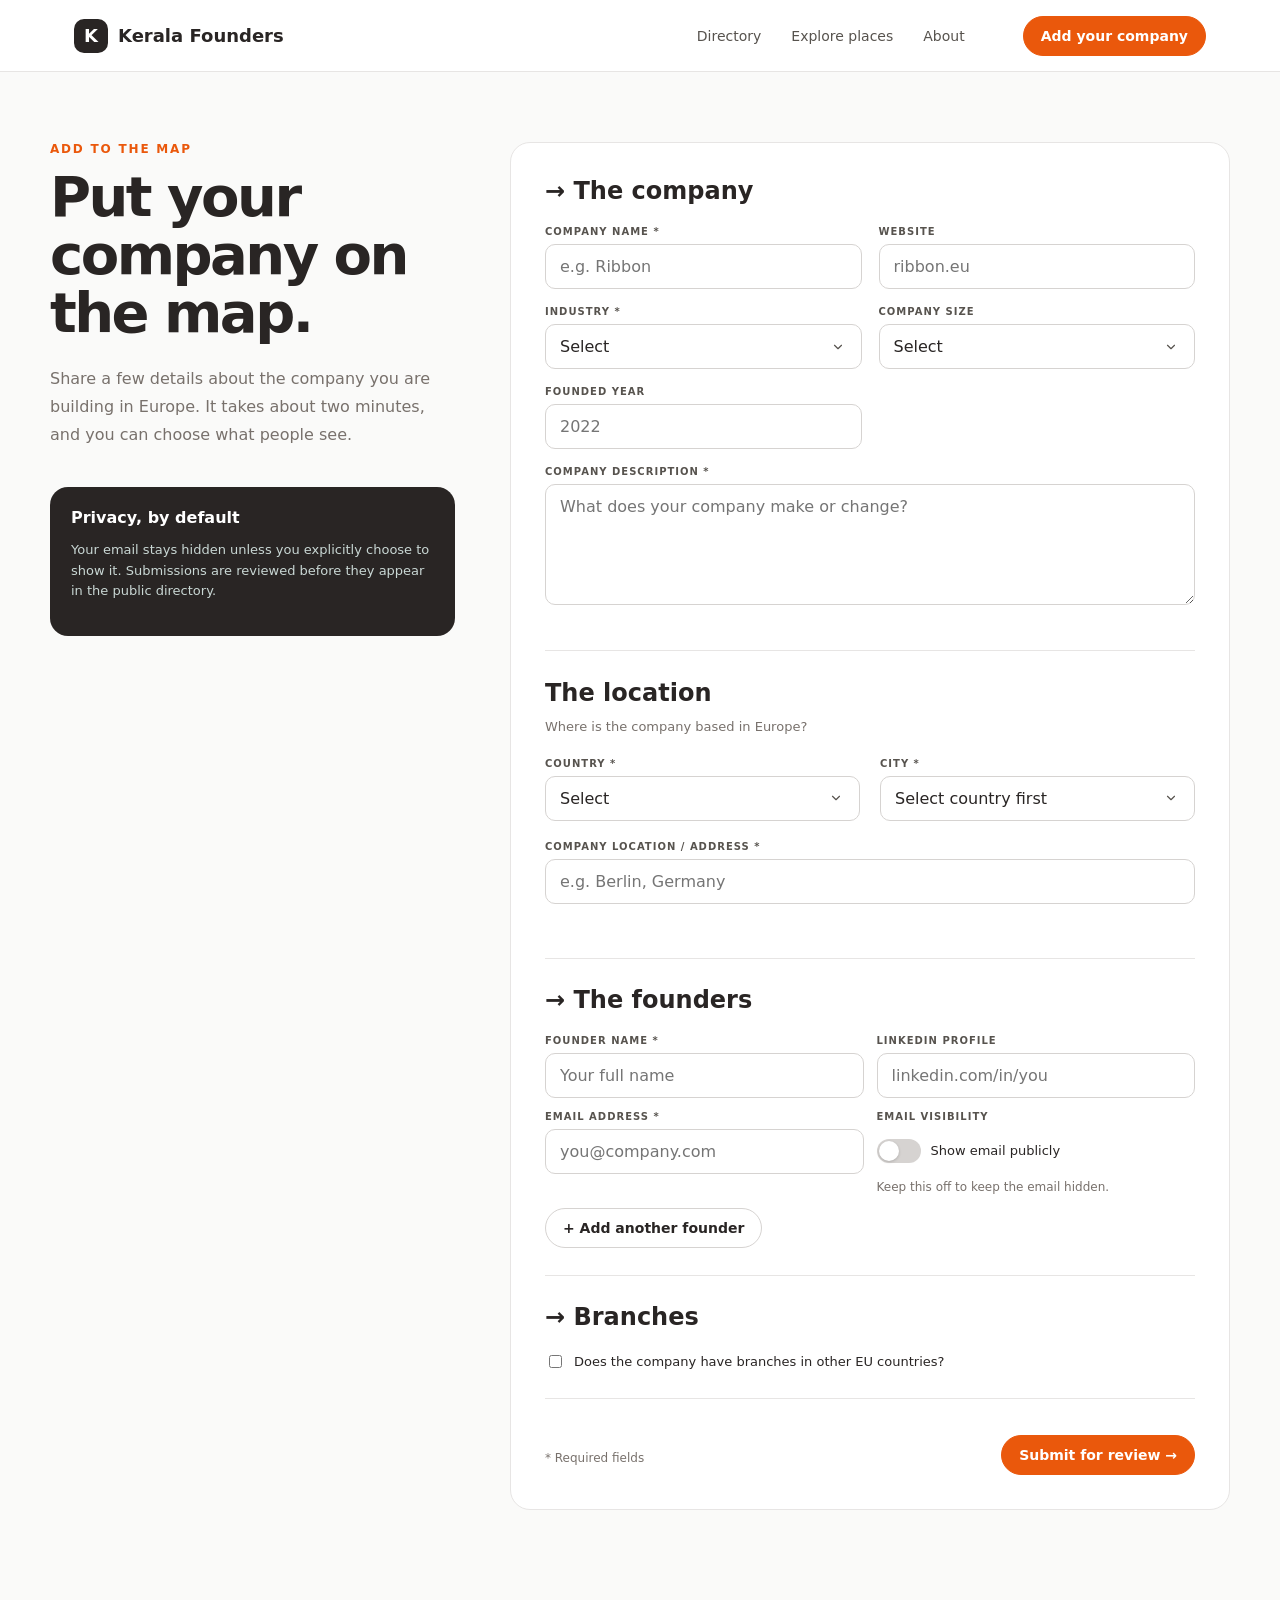
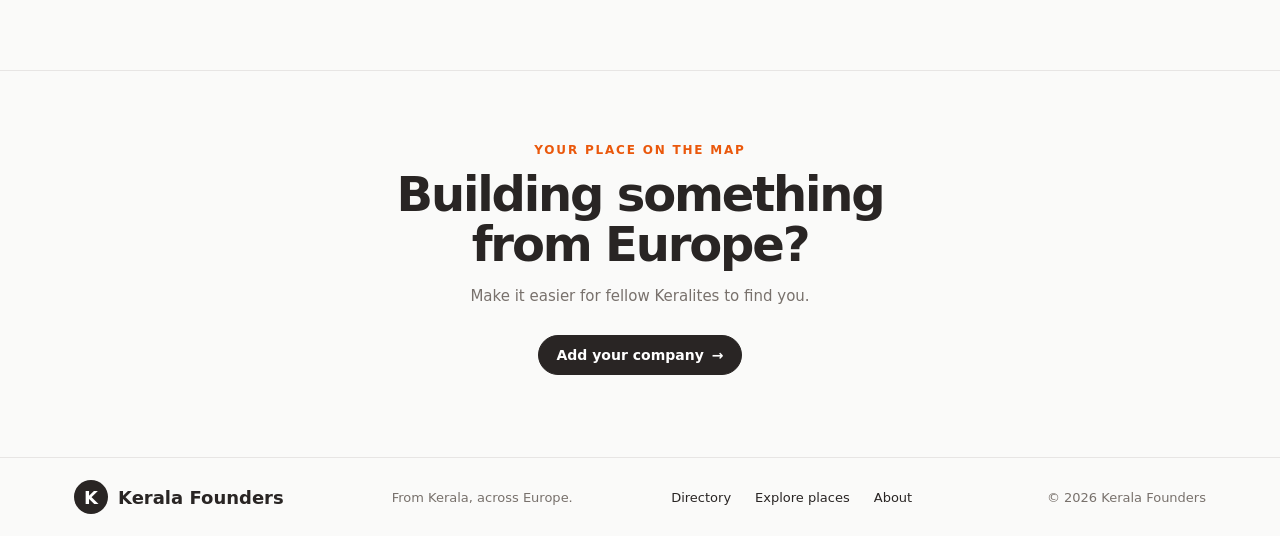
==== public/add-company.html @ 65610c91 "Initial commit: Kerala Founders PHP/MySQL site" ====
<!doctype html>
<html lang="en"><head><meta charset="utf-8"><meta name="viewport" content="width=device-width,initial-scale=1">
<title>Add your company — Kerala Founders</title><meta name="description" content="Keralite founders and companies building across the European Union.">
<link rel="stylesheet" href="assets/style.css"><script src="assets/data.php"></script><script src="assets/app.js"></script></head>
<body><header class="topbar"><div class="wrap nav">
<a class="brand" href="index.html"><span class="brand-mark">K</span>Kerala Founders</a>
<nav class="navlinks"><a href="founders.html">Directory</a><a href="countries.html">Explore places</a><a href="about.html">About</a></nav>
<div class="navright"><a class="pill" href="add-company.html">Add your company</a></div>
</div></header><main>
<section class="wrap form-layout"><div class="form-intro"><div class="eyebrow">Add to the map</div><h1>Put your company on the map.</h1><p class="muted" style="font-size:16px">Share a few details about the company you are building in Europe. It takes about two minutes, and you can choose what people see.</p><div class="privacy-card"><strong>Privacy, by default</strong><p style="color:#c9d7d4;font-size:13px;line-height:1.6">Your email stays hidden unless you explicitly choose to show it. Submissions are reviewed before they appear in the public directory.</p></div></div>
<form id="companyForm" class="form-card"><div id="formMessage"></div>
<div class="form-section"><h2>→ The company</h2><div class="form-grid"><div><label class="label">Company name *</label><input class="field" name="company" required placeholder="e.g. Ribbon"></div><div><label class="label">Website</label><input class="field" name="website" placeholder="ribbon.eu"></div><div><label class="label">Industry *</label><select class="select" name="industry" required><option value="">Select</option></select></div><div><label class="label">Company size</label><select class="select" name="size"><option value="">Select</option></select></div><div><label class="label">Founded year</label><input class="field" name="founded" type="number" min="1800" max="2026" placeholder="2022"></div>
<div style="grid-column:1/-1"><label class="label">Company description *</label><textarea class="textarea" name="description" rows="5" required placeholder="What does your company make or change?"></textarea></div><div class="form-section location-section">
  <h2>The location</h2>
  <p class="location-intro">Where is the company based in Europe?</p>
  <div class="form-grid">
    <div><label class="label">Country *</label><select id="country" class="select" name="country" required><option value="">Select</option></select></div>
    <div><label class="label">City *</label><select id="city" class="select" name="city" required><option value="">Select country first</option></select></div>
    <div style="grid-column:1/-1" class="address-field"><label class="label">Company location / address *</label><input class="field" name="location" required placeholder="e.g. Berlin, Germany"></div>
  </div>
</div>
</div></div>
<div class="form-section"><h2>→ The founders</h2><div id="founders"><div class="founder-extra" style="background:transparent;padding:0"><div><label class="label">Founder name *</label><input class="field" name="founderName[]" required placeholder="Your full name"></div><div><label class="label">LinkedIn profile</label><input class="field" name="founderLinkedin[]" placeholder="linkedin.com/in/you"></div><div><label class="label">Email address *</label><input class="field" type="email" name="founderEmail[]" required placeholder="you@company.com"></div><div>
  <label class="label">Email visibility</label>
  <label class="email-switch">
    <input type="checkbox" name="founderShow[]" value="yes">
    <span class="email-switch-track"><span class="email-switch-thumb"></span></span>
    <span class="email-switch-text">Show email publicly</span>
  </label>
  <div class="email-switch-note">Keep this off to keep the email hidden.</div>
</div></div></div><button type="button" id="addFounder" class="pill light" style="margin-top:14px">+ Add another founder</button></div>
<div class="form-section"><h2>→ Branches</h2><label class="checkrow"><input id="hasBranches" type="checkbox"> Does the company have branches in other EU countries?</label><div id="branchWrap" class="chips" style="margin-top:15px;display:none"></div></div>
<div class="form-submit"><span class="hint">* Required fields</span><button class="pill coral" type="submit">Submit for review →</button></div></form></section>
<script>
const form=document.getElementById('companyForm'),country=document.getElementById('country'),city=document.getElementById('city'),industry=form.elements.industry,size=form.elements.size;
function fillSelect(el,arr){el.innerHTML='<option value="">Select</option>'+arr.map(x=>`<option>${KFUI.esc(x)}</option>`).join('')}
fillSelect(industry,KF.industries);fillSelect(size,KF.sizes);fillSelect(country,Object.keys(KF.countries));
country.onchange=()=>fillSelect(city,KF.countries[country.value]||[]);
document.getElementById('addFounder').onclick=()=>{const n=document.createElement('div');n.className='founder-extra additional-founder';n.innerHTML=`<button type="button" class="remove-founder" aria-label="Remove founder" title="Remove founder">×</button><div><label class="label">Founder name</label><input class="field" name="founderName[]" placeholder="Full name"></div><div><label class="label">LinkedIn profile</label><input class="field" name="founderLinkedin[]" placeholder="linkedin.com/in/you"></div><div><label class="label">Email address</label><input class="field" type="email" name="founderEmail[]" placeholder="email@company.com"></div><div>
  <label class="label">Email visibility</label>
  <label class="email-switch">
    <input type="checkbox" name="founderShow[]" value="yes">
    <span class="email-switch-track"><span class="email-switch-thumb"></span></span>
    <span class="email-switch-text">Show email publicly</span>
  </label>
  <div class="email-switch-note">Keep this off to keep the email hidden.</div>
</div>`;n.querySelector('.remove-founder').onclick=()=>n.remove();document.getElementById('founders').appendChild(n)};
const branchWrap=document.getElementById('branchWrap');branchWrap.innerHTML=Object.keys(KF.countries).map(x=>`<label class="checkrow"><input type="checkbox" value="${KFUI.esc(x)}"> ${KFUI.esc(x)}</label>`).join('');document.getElementById('hasBranches').onchange=e=>branchWrap.style.display=e.target.checked?'flex':'none';
form.onsubmit=async e=>{e.preventDefault();const fd=new FormData(form),names=[...fd.getAll('founderName[]')],emails=[...fd.getAll('founderEmail[]')],lins=[...fd.getAll('founderLinkedin[]')],shows=[...fd.getAll('founderShow[]')];const branches=[...branchWrap.querySelectorAll('input:checked')].map(x=>x.value);const item={company:fd.get('company'),website:fd.get('website'),industry:fd.get('industry'),size:fd.get('size'),founded:Number(fd.get('founded'))||null,country:fd.get('country'),city:fd.get('city'),location:fd.get('location'),description:fd.get('description'),founders:names.map((n,i)=>({name:n,email:emails[i],linkedin:lins[i],showEmail:shows[i]==='yes'})),branches};const msg=document.getElementById('formMessage');const submitBtn=form.querySelector('button[type="submit"]');submitBtn.disabled=true;try{const res=await fetch('api/submit-company.php',{method:'POST',headers:{'Content-Type':'application/json'},body:JSON.stringify(item)});const data=await res.json();if(!res.ok)throw new Error(data.error||'Submission failed');msg.innerHTML='<div class="notice">Thanks! Your company was submitted for review.</div>';form.reset();city.innerHTML='<option value="">Select country first</option>';branchWrap.style.display='none';}catch(err){msg.innerHTML=`<div class="notice">${KFUI.esc(err.message)}</div>`;}finally{submitBtn.disabled=false;}};
</script></main><footer>
  <div class="footer-cta">
    <div class="eyebrow">Your place on the map</div>
    <h2>Building something<br>from Europe?</h2>
    <p>Make it easier for fellow Keralites to find you.</p>
    <a class="pill" href="add-company.html">Add your company <span aria-hidden="true">→</span></a>
  </div>
  <div class="footer-bottom">
    <div class="wrap footer-inner">
      <a class="footer-brand" href="index.html"><span class="footer-brand-mark">K</span>Kerala Founders</a>
      <div class="footer-tagline">From Kerala, across Europe.</div>
      <nav class="footer-links">
        <a href="founders.html">Directory</a>
        <a href="countries.html">Explore places</a>
        <a href="about.html">About</a>
      </nav>
      <div class="footer-copy">© 2026 Kerala Founders</div>
    </div>
  </div>
</footer></body></html>
---- public/assets/style.css ----
:root{
  --ink:#292524;--ink2:#1c1917;--accent:#ea580c;--accent2:#c2410c;
  --cream:#fafaf9;--paper:#fff;--soft:#f5f5f4;--line:#e7e5e4;--muted:#78716c;
}
*{box-sizing:border-box}
html{scroll-behavior:smooth}
body{margin:0;background:var(--cream);color:var(--ink);font-family:Inter,ui-sans-serif,system-ui,-apple-system,BlinkMacSystemFont,"Segoe UI",sans-serif}
a{color:inherit;text-decoration:none}
button,input,select,textarea{font:inherit}
button{cursor:pointer}
.wrap{max-width:1180px;margin:auto;padding:0 24px}
.topbar{height:72px;border-bottom:1px solid var(--line);display:flex;align-items:center;background:#fff;position:sticky;top:0;z-index:20}
.nav{display:flex;align-items:center;justify-content:space-between;gap:30px}
.brand{display:flex;align-items:center;gap:10px;font-weight:700;font-size:18px}
.brand-mark{width:34px;height:34px;border-radius:10px;background:var(--ink);color:#fff;display:grid;place-items:center;font-weight:700}
.navlinks{display:flex;gap:30px;font-size:14px;color:#57534e}
.navlinks a:hover{color:var(--ink)}
.navright{display:flex;align-items:center;gap:18px;font-size:14px;font-weight:600}
.pill{display:inline-flex;align-items:center;justify-content:center;gap:8px;padding:11px 17px;border-radius:999px;background:var(--accent);color:#fff;border:1px solid var(--accent);font-size:14px;font-weight:700}
.pill:hover{background:var(--accent2)}
.pill.light{background:#fff;color:var(--ink);border-color:#d6d3d1}
.pill.light:hover{background:var(--soft)}
.pill.dark{background:var(--ink);border-color:var(--ink)}
.eyebrow{font-size:12px;letter-spacing:.15em;text-transform:uppercase;color:var(--accent);font-weight:700}
.muted{color:var(--muted);line-height:1.75}
.hero{background:#fff}
.hero-inner{min-height:570px;display:grid;grid-template-columns:1.2fr .8fr;align-items:center;gap:50px;padding-top:60px;padding-bottom:65px}
.tag{display:inline-flex;align-items:center;gap:8px;border:1px solid #d6d3d1;border-radius:999px;padding:7px 12px;font-size:12px;font-weight:600;margin-bottom:25px;background:#fff}
.tag:before{content:"";width:6px;height:6px;background:var(--accent);border-radius:50%}
.hero h1{font-size:72px;line-height:1.03;letter-spacing:-.055em;margin:0;max-width:700px;font-weight:700}
.hero h1 span{color:#78716c}
.hero-copy{font-size:18px;line-height:1.75;color:#57534e;max-width:650px;margin:26px 0 32px}
.hero-actions{display:flex;gap:10px;flex-wrap:wrap}
.orbit{height:390px;position:relative}
.orbit .ring{position:absolute;border:1px solid #d6d3d1;border-radius:50%;left:50%;top:50%;transform:translate(-50%,-50%)}
.ring.r1{width:210px;height:210px}.ring.r2{width:300px;height:300px}.ring.r3{width:370px;height:370px}
.dot{position:absolute;width:12px;height:12px;background:var(--ink);border-radius:50%}
.dot.coral{background:var(--accent)}
.d1{left:47%;top:44%}.d2{left:70%;top:27%}.d3{left:29%;top:31%}.d4{left:65%;top:71%}
.orbit-card{position:absolute;right:1%;bottom:2%;background:var(--ink);color:#fff;border-radius:18px;padding:17px 20px;width:185px}
.orbit-card small{font-size:9px;letter-spacing:.14em;text-transform:uppercase;color:#a8a29e}
.orbit-card strong{display:block;font-size:18px;line-height:1.3;margin-top:7px}
.stats{background:#fff;border-top:1px solid var(--line);border-bottom:1px solid var(--line)}
.stats-grid{display:grid;grid-template-columns:repeat(4,1fr)}
.stat{padding:26px 18px;border-right:1px solid var(--line)}.stat:first-child{border-left:1px solid var(--line)}.stat:last-child{border-right:1px solid var(--line)}
.stat strong{display:block;font-size:29px}.stat span{display:block;margin-top:4px;font-size:12px;color:var(--muted)}
.section{padding:80px 0}.section-head{display:flex;justify-content:space-between;align-items:end;gap:25px}
.section h2{font-size:38px;line-height:1.12;margin:9px 0;font-weight:700;letter-spacing:-.035em}
.section-intro{max-width:650px;font-size:16px}
.cards{display:grid;grid-template-columns:repeat(3,1fr);gap:20px;margin-top:34px}
.company-card{background:#fff;border:1px solid var(--line);border-radius:18px;padding:22px;transition:.15s;display:block}
.company-card:hover{transform:translateY(-2px);border-color:#c7c4c1;box-shadow:0 10px 25px rgba(28,25,23,.06)}
.company-top{display:flex;justify-content:space-between;align-items:start;gap:10px}
.logo{width:48px;height:48px;border-radius:12px;background:#f5f5f4;display:grid;place-items:center;font-weight:800}
.badge{display:inline-flex;border-radius:999px;padding:5px 9px;font-size:10px;font-weight:800}
.verified{background:#ecfdf3;color:#166534}.neutral{background:#f5f5f4;color:#57534e}
.company-card h3{font-size:21px;margin:18px 0 5px;letter-spacing:-.02em}.meta{font-size:13px;color:var(--muted)}
.chips{display:flex;flex-wrap:wrap;gap:7px;margin-top:15px}.chip{background:#f5f5f4;border-radius:999px;padding:6px 9px;font-size:11px}
.arrow{color:var(--accent);font-weight:700;font-size:13px;margin-top:18px;display:inline-block}
.map-panel{border:1px solid var(--line);border-radius:22px;background:#fff;overflow:hidden}
.map-art{min-height:390px;background:#f5f5f4;position:relative;overflow:hidden}
.map-art:before{content:"";position:absolute;inset:12% 8%;border-radius:45% 55% 48% 52%;background:#e7e5e4;transform:rotate(-5deg)}
.map-label{position:absolute;font-size:13px;font-weight:700;color:#57534e}
.map-label.de{left:43%;top:40%}.map-label.nl{left:55%;top:34%}.map-label.fr{left:42%;top:58%}.map-label.it{left:58%;top:70%}
.map-pin{position:absolute;width:13px;height:13px;background:var(--accent);border-radius:50%;box-shadow:0 0 0 8px rgba(234,88,12,.10)}
.pin1{left:48%;top:42%}.pin2{left:57%;top:35%}.pin3{left:48%;top:60%}.pin4{left:61%;top:71%}
.cta{background:var(--accent);color:#fff;border-radius:22px;overflow:hidden;display:grid;grid-template-columns:1fr 1fr}
.cta-copy{padding:52px}.cta h2{font-size:38px;margin:9px 0}.cta-map{min-height:320px}.cta-map iframe{width:100%;height:100%;min-height:320px;border:0}
.page-head{padding:70px 0 30px}.page-head h1{font-size:54px;margin:10px 0;letter-spacing:-.045em}.toolbar{display:grid;grid-template-columns:2fr repeat(4,1fr);gap:9px;margin-top:30px}
.field,.select,.textarea{width:100%;padding:12px 14px 12px 14px;border:1px solid #d6d3d1;background:#fff;border-radius:10px;color:var(--ink);outline:none}
.field:focus,.select:focus,.textarea:focus{border-color:#a8a29e;box-shadow:0 0 0 3px rgba(168,162,158,.12)}
.select{appearance:auto;padding-right:40px}
.toolbar-actions{display:flex;gap:10px;margin-top:10px;align-items:center;flex-wrap:wrap}
.directory-tools{display:flex;justify-content:space-between;align-items:center;margin:18px 0 10px}
.toggle{display:flex;background:#f5f5f4;border-radius:10px;padding:3px}.toggle button{border:0;background:transparent;padding:8px 12px;border-radius:8px;color:#57534e}.toggle button.active{background:var(--ink);color:#fff}
.list-view{display:block}.list-view .company-card{display:grid;grid-template-columns:60px 1fr auto;align-items:center;gap:18px;padding:17px 20px}.list-view .company-card h3{margin:0}.list-view .description{display:none}.list-view .chips{margin:0}.list-view .arrow{margin:0}
.form-layout{display:grid;grid-template-columns:.72fr 1.28fr;gap:55px;padding:70px 0}
.form-intro h1{font-size:56px;line-height:1.04;margin:12px 0 22px;letter-spacing:-.045em}
.privacy-card{background:var(--ink);color:#fff;border-radius:18px;padding:21px;margin-top:38px}.form-card{background:#fff;border:1px solid var(--line);border-radius:20px;padding:34px}
.form-section{padding:0 0 27px;border-bottom:1px solid var(--line);margin-bottom:27px}.form-section:last-child{border-bottom:0;margin-bottom:0}
.form-section h2{font-size:24px;margin:0 0 21px}.form-grid{display:grid;grid-template-columns:1fr 1fr;gap:17px}
.label{font-size:10px;letter-spacing:.1em;text-transform:uppercase;font-weight:800;color:#57534e;margin-bottom:7px;display:block}
.hint{font-size:12px;color:#78716c;margin-top:7px;line-height:1.5}
.founder-extra{display:grid;grid-template-columns:1fr 1fr;gap:13px;padding:15px;background:#f5f5f4;border-radius:13px;margin-top:12px}
.checkrow{display:flex;align-items:center;gap:9px;font-size:13px}.form-submit{display:flex;justify-content:space-between;align-items:center;gap:15px;padding-top:9px}
.profile{padding:70px 0}.profile-head{display:flex;gap:20px;align-items:center}.profile-logo{width:72px;height:72px;border-radius:17px;background:#f5f5f4;display:grid;place-items:center;font-size:20px;font-weight:800}
.profile h1{font-size:48px;margin:3px 0;letter-spacing:-.04em}.profile-grid{display:grid;grid-template-columns:1.25fr .75fr;gap:30px;margin-top:38px}
.panel{background:#fff;border:1px solid var(--line);border-radius:18px;padding:25px}.panel h2{font-size:23px;margin:0 0 15px}.founder-row{padding:14px 0;border-top:1px solid var(--line)}
.map-frame{width:100%;height:320px;border:0;border-radius:12px}.info-list{display:grid;gap:20px}.info-list small{display:block;color:#78716c;text-transform:uppercase;letter-spacing:.08em;font-size:10px;font-weight:800}.info-list strong{display:block;margin-top:5px}
.country-grid{display:grid;grid-template-columns:repeat(3,1fr);gap:14px;margin-top:32px}.country-card{background:#fff;border:1px solid var(--line);padding:21px;border-radius:15px}.country-card:hover{border-color:#a8a29e}.country-card strong{font-size:20px}.country-card small{display:block;margin-top:7px;color:var(--muted)}
.notice{padding:13px 15px;background:#ecfdf3;border-radius:10px;color:#166534;font-size:13px;margin-bottom:18px}.error{padding:13px 15px;background:#fff1ed;border-radius:10px;color:#9a3412;font-size:13px;margin-bottom:18px}
footer{
  margin-top:90px;
  background:var(--cream);
  color:var(--ink);
  padding:0;
  border-top:1px solid var(--line);
}
.footer-cta{
  text-align:center;
  padding:72px 24px 82px;
  border-bottom:1px solid var(--line);
}
.footer-cta .eyebrow{color:var(--accent)}
.footer-cta h2{
  font-family:Inter,ui-sans-serif,system-ui,-apple-system,BlinkMacSystemFont,"Segoe UI",sans-serif;
  font-size:48px;
  line-height:1.05;
  letter-spacing:-.045em;
  max-width:620px;
  margin:12px auto 14px;
  color:var(--ink);
}
.footer-cta p{
  margin:0 auto;
  color:var(--muted);
  font-size:15px;
  line-height:1.7;
}
.footer-cta .pill{
  margin-top:26px;
  background:var(--ink);
  border-color:var(--ink);
  color:#fff;
}
.footer-cta .pill:hover{background:#3b3937;border-color:#3b3937}
.footer-bottom{padding:22px 0}
.footer-inner{
  display:grid;
  grid-template-columns:1.15fr 1fr 1fr 1fr;
  align-items:center;
  gap:24px;
  font-size:13px;
}
.footer-brand{
  display:flex;
  align-items:center;
  gap:10px;
  font-family:Inter,ui-sans-serif,system-ui,-apple-system,BlinkMacSystemFont,"Segoe UI",sans-serif;
  font-size:18px;
  font-weight:700;
}
.footer-brand-mark{
  width:34px;height:34px;border-radius:50%;
  background:var(--ink);color:#fff;
  display:grid;place-items:center;
  font-weight:700;
}
.footer-tagline{color:var(--muted)}
.footer-links{display:flex;gap:24px;justify-content:flex-start}
.footer-links a{color:var(--ink)}
.footer-links a:hover{color:var(--accent)}
.footer-copy{color:var(--muted);text-align:right}
@media(max-width:600px){
  .footer-cta{padding:65px 18px 75px}
  .footer-cta h2{font-size:42px}
  .footer-inner{grid-template-columns:1fr;gap:15px}
  .footer-links{gap:16px;flex-wrap:wrap}
  .footer-copy{text-align:left}
}
@media(max-width:900px){.hero-inner,.cta,.form-layout,.profile-grid{grid-template-columns:1fr}.hero{padding:50px 0}.hero h1{font-size:58px}.orbit{height:300px}.cards{grid-template-columns:1fr 1fr}.toolbar{grid-template-columns:1fr 1fr}.toolbar .search{grid-column:1/-1}.country-grid{grid-template-columns:1fr 1fr}}
@media(max-width:600px){.wrap{padding:0 18px}.topbar{height:66px}.navlinks{display:none}.navright .admin{display:none}.hero h1{font-size:44px}.hero-inner{min-height:auto}.stats-grid{grid-template-columns:1fr 1fr}.stat{border-bottom:1px solid var(--line)}.cards,.country-grid,.form-grid{grid-template-columns:1fr}.section{padding:60px 0}.section h2,.page-head h1{font-size:39px}.toolbar{grid-template-columns:1fr}.list-view .company-card{grid-template-columns:50px 1fr}.list-view .chips{grid-column:2}.list-view .arrow{display:none}.form-layout{padding:45px 0}.form-intro h1{font-size:43px}.form-card{padding:22px}.footer-inner{flex-direction:column}.cta-copy{padding:34px}.profile h1{font-size:39px}}

/* V5 navigation + directory refinements */
.navlinks{margin-left:auto}
.navright{margin-left:0}
.select{padding-right:56px}
.list-view .company-card{
  grid-template-columns:48px minmax(220px,1fr) auto;
  min-height:76px;
  padding:12px 16px;
  border-radius:12px;
}
.list-view .company-card h3{font-size:17px}
.list-view .company-card .company-top{display:contents}
.list-view .company-card .logo{grid-column:1;grid-row:1}
.list-view .company-card .badge{position:absolute;right:16px;top:10px}
.list-view .company-card .chips{grid-column:3;grid-row:1;justify-content:flex-end}
.list-view .company-card .description{display:none}
.list-view .company-card .arrow{display:none}
.directory-bottom-space{height:80px}
.ecosystem-map{
  position:relative;
  min-height:480px;
  background:#f0efeb;
  overflow:hidden;
  border:1px solid var(--line);
  border-radius:22px;
}
.ecosystem-map:before{
  content:"";
  position:absolute;
  width:72%;
  height:82%;
  left:14%;
  top:8%;
  background:#deddd8;
  border-radius:48% 42% 50% 45%;
  transform:rotate(-6deg);
  opacity:.9;
}
.ecosystem-map:after{
  content:"";
  position:absolute;
  width:45%;
  height:42%;
  left:28%;
  top:34%;
  border:1px solid #c8c6c0;
  border-radius:50%;
}
.eu-label{
  position:absolute;
  color:#78716c;
  font-size:12px;
  font-weight:700;
  z-index:2;
}
.eu-pin{
  position:absolute;
  z-index:3;
  width:18px;height:18px;
  background:var(--accent);
  border-radius:50%;
  box-shadow:0 0 0 8px rgba(234,88,12,.12);
}
.eu-bubble{
  position:absolute;
  z-index:4;
  transform:translate(14px,-16px);
  min-width:70px;
  padding:7px 10px;
  background:#fff;
  border:1px solid #d6d3d1;
  border-radius:10px;
  box-shadow:0 5px 15px rgba(28,25,23,.08);
  font-size:11px;
  font-weight:800;
  white-space:nowrap;
}
.eu-bubble small{display:block;color:var(--muted);font-weight:600;margin-top:2px}
@media(max-width:600px){
  .list-view .company-card{grid-template-columns:45px 1fr;min-height:68px}
  .list-view .company-card .chips{grid-column:2;justify-content:flex-start}
  .list-view .company-card .badge{right:10px;top:8px}
  .ecosystem-map{min-height:360px}
}

/* Select arrow spacing fix */
.select{
  appearance:none;
  -webkit-appearance:none;
  -moz-appearance:none;
  background-color:#fff;
  background-image:url("data:image/svg+xml,%3Csvg xmlns='http://www.w3.org/2000/svg' width='14' height='14' viewBox='0 0 24 24' fill='none' stroke='%2357534e' stroke-width='2' stroke-linecap='round' stroke-linejoin='round'%3E%3Cpath d='m6 9 6 6 6-6'/%3E%3C/svg%3E");
  background-repeat:no-repeat;
  background-position:right 16px center;
  background-size:14px 14px;
  padding-right:48px;
}

.founder-extra.additional-founder{position:relative;padding-right:48px}
.remove-founder{
  position:absolute;
  top:12px;
  right:12px;
  width:28px;height:28px;
  border:1px solid #d6d3d1;
  background:#fff;
  color:#57534e;
  border-radius:50%;
  display:grid;
  place-items:center;
  font-size:16px;
  line-height:1;
}
.remove-founder:hover{background:#f5f5f4;color:#1c1917}

.location-section{padding-top:27px}
.location-section h2{font-size:24px;margin:0 0 10px}
.location-intro{color:var(--muted);font-size:13px;line-height:1.6;margin:0 0 20px}
@media(max-width:900px){.footer-inner{grid-template-columns:1fr 1fr}.footer-copy{text-align:left}}
@media(max-width:600px){
  .footer-cta{padding:58px 18px 65px}
  .footer-cta h2{font-size:39px}
  .footer-inner{grid-template-columns:1fr;gap:15px}
  .footer-links{gap:16px;flex-wrap:wrap}
  .footer-copy{text-align:left}
}

/* V9 form/list refinements */
.form-section.location-section{
  display:block;
  width:100%;
  clear:both;
}
.location-section .form-grid{
  grid-template-columns:1fr 1fr;
}
.location-section .address-field{
  grid-column:1/-1;
}
.form-section.company-section{
  display:block;
}
.email-switch{
  display:flex;
  align-items:center;
  gap:10px;
  cursor:pointer;
  min-height:44px;
}
.email-switch input{
  position:absolute;
  opacity:0;
  pointer-events:none;
}
.email-switch-track{
  width:44px;height:24px;
  border-radius:999px;
  background:#d6d3d1;
  position:relative;
  transition:.18s;
  flex:0 0 auto;
}
.email-switch-thumb{
  width:20px;height:20px;
  border-radius:50%;
  background:#fff;
  position:absolute;
  top:2px;left:2px;
  transition:.18s;
  box-shadow:0 1px 3px rgba(0,0,0,.18);
}
.email-switch input:checked + .email-switch-track{
  background:var(--ink);
}
.email-switch input:checked + .email-switch-track .email-switch-thumb{
  transform:translateX(20px);
}
.email-switch-text{
  font-size:13px;color:var(--ink);
}
.email-switch-note{
  font-size:12px;color:var(--muted);margin-top:7px;
}
.list-view .company-card{
  display:grid;
  grid-template-columns:52px minmax(180px,1.3fr) minmax(150px,1fr) auto;
  align-items:center;
  gap:20px;
  min-height:68px;
  padding:10px 16px;
  border-radius:12px;
}
.list-view .company-card .logo{
  grid-column:auto;
  grid-row:auto;
}
.list-view .company-card .company-top{
  display:contents;
}
.list-view .company-card h3{
  margin:0;
  font-size:17px;
  line-height:1.2;
}
.list-view .company-card .meta{
  font-size:13px;
}
.list-view .company-card .chips{
  grid-column:auto;
  grid-row:auto;
  justify-content:flex-end;
  margin:0;
}
.list-view .company-card .description,
.list-view .company-card .arrow,
.list-view .company-card .badge{
  display:none !important;
}
@media(max-width:700px){
  .list-view .company-card{
    grid-template-columns:46px 1fr;
    gap:12px;
  }
  .list-view .company-card .chips{
    grid-column:2;
    justify-content:flex-start;
  }
  .location-section .form-grid{grid-template-columns:1fr}
  .location-section .address-field{grid-column:auto}
}

/* V10 layout fixes */
.location-section{
  width:100%;
  grid-column:1/-1;
}
.location-section .form-grid{
  grid-template-columns:minmax(0,1fr) minmax(0,1fr);
  width:100%;
}
.location-section .form-grid > div{
  min-width:0;
}
.location-section .select{
  width:100%;
  min-width:0;
}
.site-nav .wrap{
  display:flex;
  align-items:center;
  justify-content:space-between;
}
.site-nav .navlinks{
  margin-left:auto;
}
@media(max-width:700px){
  .location-section .form-grid{grid-template-columns:1fr 1fr}
}

/* V11 navigation */
.site-nav .wrap{
  max-width:1200px;
  margin:0 auto;
  width:calc(100% - 48px);
  display:flex;
  align-items:center;
}
.site-nav .navlinks{
  margin-left:auto;
  display:flex;
  align-items:center;
  gap:28px;
}
.site-nav .navright{margin-left:0}

/* V12 navigation: centered container, logo left, all actions right */
.topbar .nav{
  width:100%;
  max-width:1180px;
  margin:0 auto;
  padding:0 24px;
  display:flex;
  align-items:center;
}
.topbar .navlinks{
  margin-left:auto;
  display:flex;
  align-items:center;
  gap:30px;
}
.topbar .navright{
  display:flex;
  align-items:center;
  margin-left:28px;
}

/* V12 location section */
.location-section{
  width:100% !important;
  grid-column:1 / -1 !important;
  clear:both;
  margin-top:24px;
  padding-top:28px;
  border-top:1px solid var(--line);
}
.location-section .form-grid{
  width:100%;
  display:grid;
  grid-template-columns:minmax(0,1fr) minmax(0,1fr);
  gap:20px;
}
.location-section .form-grid > div{
  min-width:0;
}
.location-section .form-grid .address-field{
  grid-column:1 / -1;
}
.location-section select,
.location-section input{
  width:100%;
}

/* V13: directory cards link to company detail pages */
.company-link{
  text-decoration:none;
  color:inherit;
  cursor:pointer;
}
.company-link:hover{
  color:inherit;
  text-decoration:none;
}
.company-link:focus-visible{
  outline:2px solid var(--accent);
  outline-offset:3px;
}
.list-view .company-link{
  width:100%;
}

/* V14 company details */
.company-link{
  text-decoration:none !important;
  color:inherit !important;
  cursor:pointer;
}
.company-link:hover{color:inherit !important}
.company-link:focus-visible{
  outline:2px solid var(--accent);
  outline-offset:4px;
}
.company-detail{
  margin-top:44px;
  padding:42px;
  border:1px solid var(--line);
  border-radius:18px;
  background:#fff;
}
.company-detail-top{
  display:flex;
  align-items:center;
  gap:20px;
}
.company-detail-logo{
  width:72px !important;
  height:72px !important;
  font-size:22px;
  flex:0 0 auto;
}
.company-detail h1{
  margin:5px 0 6px;
}
.company-detail-meta{
  display:flex;
  flex-wrap:wrap;
  gap:8px;
  margin-top:28px;
  padding-top:24px;
  border-top:1px solid var(--line);
}
.company-detail-body{
  display:grid;
  grid-template-columns:minmax(0,2fr) minmax(180px,1fr);
  gap:50px;
  margin-top:34px;
  padding-top:28px;
  border-top:1px solid var(--line);
}
.company-detail-body p{
  color:var(--muted);
  line-height:1.8;
  max-width:680px;
}
.company-detail-side{
  border-left:1px solid var(--line);
  padding-left:28px;
}
@media(max-width:700px){
  .company-detail{padding:26px}
  .company-detail-body{grid-template-columns:1fr;gap:28px}
  .company-detail-side{border-left:0;padding-left:0;border-top:1px solid var(--line);padding-top:24px}
}

/* V17 directory filter refinements */
#directory {
  display:flex;
  flex-direction:column;
  gap:12px;
}

.tertiary-button {
  background:transparent;
  border:0;
  padding:10px 8px;
  cursor:pointer;
  font-weight:500;
}

.company-card {
  cursor:pointer;
}


/* V19 homepage/company cards */
.homepage-companies{
  padding:80px 0;
}
#homepage-company-list{
  display:grid;
  grid-template-columns:repeat(3,minmax(0,1fr));
  gap:16px;
  margin-top:32px;
}
#homepage-company-list .company-card{
  min-height:180px;
}
@media(max-width:900px){
  #homepage-company-list{
    grid-template-columns:1fr;
  }
}


/* V20: true card layout */
#directory.cards:not(.list-view) {
  display:grid;
  grid-template-columns:repeat(3,minmax(0,1fr));
  gap:20px;
}

#directory.cards:not(.list-view) .company-card {
  min-height:230px;
  display:flex;
  flex-direction:column;
  justify-content:flex-start;
}

#directory.cards:not(.list-view) .chips {
  margin-top:auto;
}

#directory.list-view {
  display:flex;
  flex-direction:column;
  gap:12px;
}

#directory.list-view .company-card {
  display:flex;
  align-items:center;
  min-height:90px;
}

#directory.list-view .chips {
  margin-left:auto;
}

.toolbar {
  grid-template-columns:minmax(220px,1.6fr) repeat(3,1fr) auto;
}

.toolbar-actions {
  display:inline-flex;
  margin-top:30px;
}

@media(max-width:900px){
  #directory.cards:not(.list-view){
    grid-template-columns:1fr;
  }
}
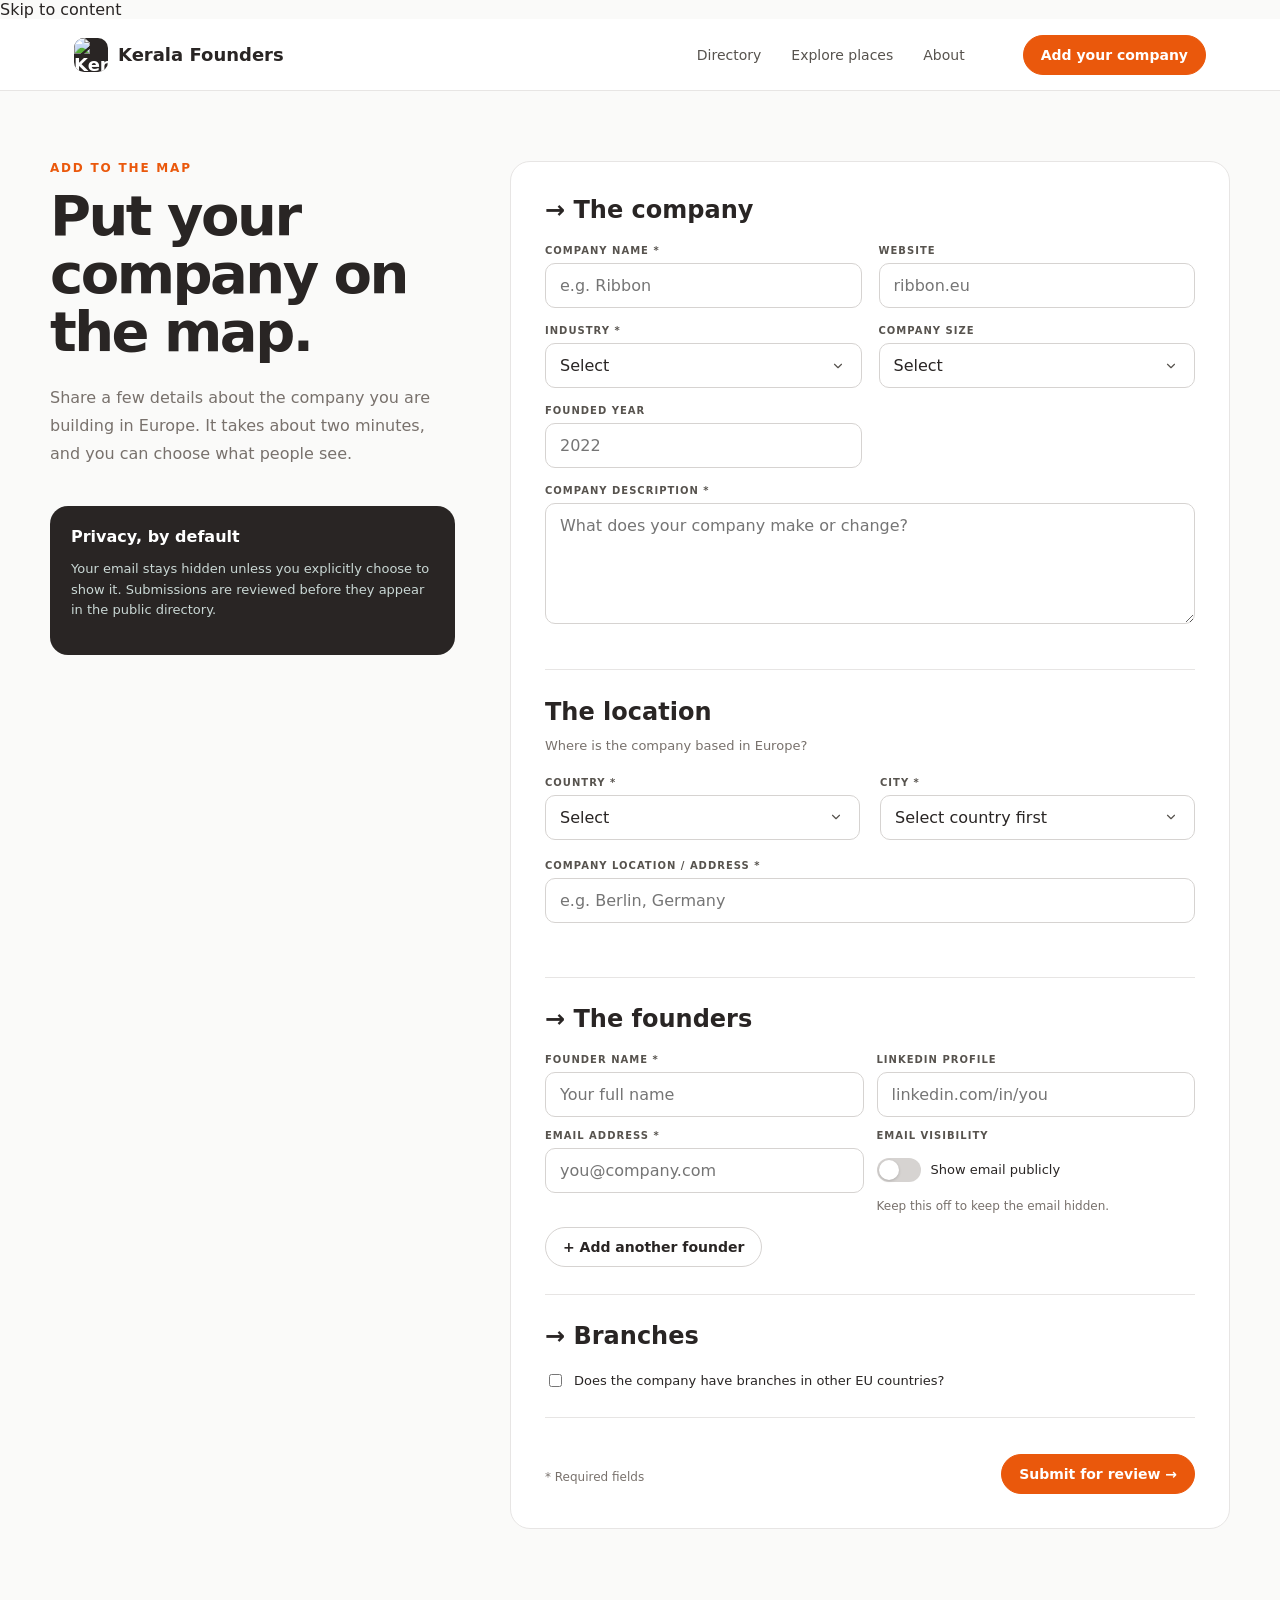
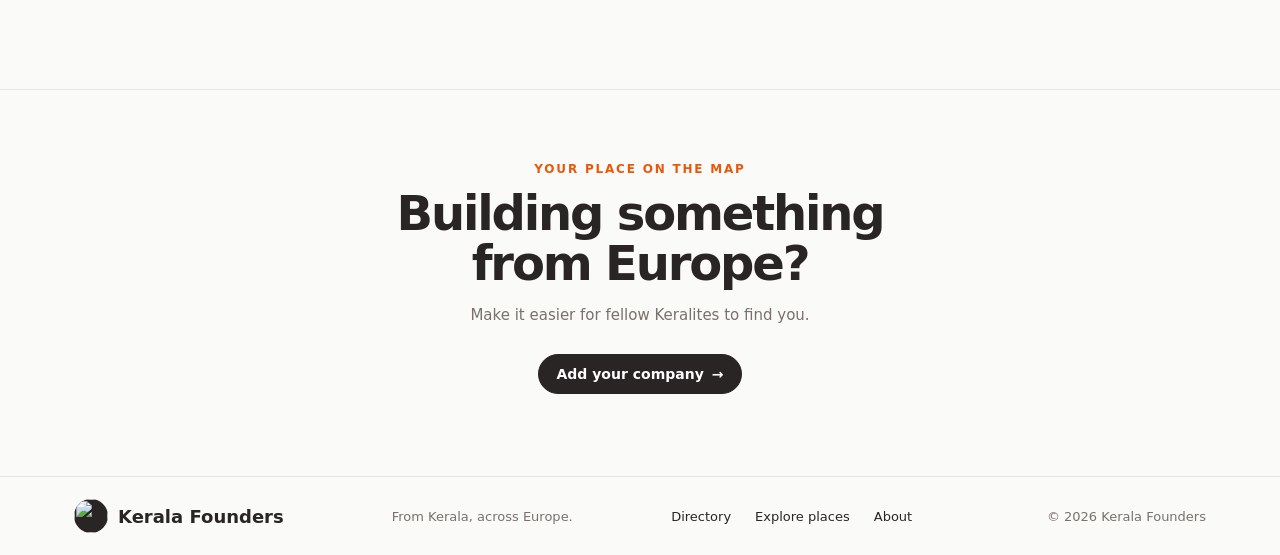
==== commit e56c0b3d: "Add files via upload" ====
--- a/public/add-company.html
+++ b/public/add-company.html
@@ -1,27 +1,27 @@
 <!doctype html>
-<html lang="en"><head><meta charset="utf-8"><meta name="viewport" content="width=device-width,initial-scale=1">
+<html lang="en"><head><script>window.dataLayer=window.dataLayer||[];function gtag(){dataLayer.push(arguments);}gtag("consent","default",{ad_storage:"denied",ad_user_data:"denied",ad_personalization:"denied",analytics_storage:"denied"});</script><script src="https://cdn.cookiehub.eu/c2/a2366e42.js"></script><script type="text/javascript">document.addEventListener("DOMContentLoaded",function(event){var cpm={};if(window.cookiehub){window.cookiehub.load(cpm);}});</script><!-- Google tag (gtag.js) --><script async src="https://www.googletagmanager.com/gtag/js?id=G-EJ9D0P01RH"></script><script>window.dataLayer=window.dataLayer||[];function gtag(){dataLayer.push(arguments);}gtag("js",new Date());gtag("config","G-EJ9D0P01RH");</script><meta charset="utf-8"><meta name="viewport" content="width=device-width,initial-scale=1">
 <title>Add your company — Kerala Founders</title><meta name="description" content="Keralite founders and companies building across the European Union.">
 <link rel="stylesheet" href="assets/style.css"><script src="assets/data.php"></script><script src="assets/app.js"></script></head>
-<body><header class="topbar"><div class="wrap nav">
-<a class="brand" href="index.html"><span class="brand-mark">K</span>Kerala Founders</a>
-<nav class="navlinks"><a href="founders.html">Directory</a><a href="countries.html">Explore places</a><a href="about.html">About</a></nav>
+<body><a class="skip-link" href="#main">Skip to content</a><header class="topbar"><div class="wrap nav">
+<a class="brand" href="index.php"><img class="brand-mark" src="assets/logo.png" alt="Kerala Founders">Kerala Founders</a>
+<nav class="navlinks"><a href="founders.php">Directory</a><a href="countries.php">Explore places</a><a href="about.html">About</a></nav>
 <div class="navright"><a class="pill" href="add-company.html">Add your company</a></div>
-</div></header><main>
+</div></header><main id="main">
 <section class="wrap form-layout"><div class="form-intro"><div class="eyebrow">Add to the map</div><h1>Put your company on the map.</h1><p class="muted" style="font-size:16px">Share a few details about the company you are building in Europe. It takes about two minutes, and you can choose what people see.</p><div class="privacy-card"><strong>Privacy, by default</strong><p style="color:#c9d7d4;font-size:13px;line-height:1.6">Your email stays hidden unless you explicitly choose to show it. Submissions are reviewed before they appear in the public directory.</p></div></div>
-<form id="companyForm" class="form-card"><div id="formMessage"></div>
-<div class="form-section"><h2>→ The company</h2><div class="form-grid"><div><label class="label">Company name *</label><input class="field" name="company" required placeholder="e.g. Ribbon"></div><div><label class="label">Website</label><input class="field" name="website" placeholder="ribbon.eu"></div><div><label class="label">Industry *</label><select class="select" name="industry" required><option value="">Select</option></select></div><div><label class="label">Company size</label><select class="select" name="size"><option value="">Select</option></select></div><div><label class="label">Founded year</label><input class="field" name="founded" type="number" min="1800" max="2026" placeholder="2022"></div>
-<div style="grid-column:1/-1"><label class="label">Company description *</label><textarea class="textarea" name="description" rows="5" required placeholder="What does your company make or change?"></textarea></div><div class="form-section location-section">
+<form id="companyForm" class="form-card"><div id="formMessage" aria-live="polite"></div>
+<div class="form-section"><h2>→ The company</h2><div class="form-grid"><div><label class="label" for="add-company">Company name *</label><input class="field" id="add-company" name="company" required placeholder="e.g. Ribbon"></div><div><label class="label" for="add-website">Website</label><input class="field" id="add-website" name="website" placeholder="ribbon.eu"></div><div><label class="label" for="add-industry">Industry *</label><select class="select" id="add-industry" name="industry" required><option value="">Select</option></select></div><div><label class="label" for="add-size">Company size</label><select class="select" id="add-size" name="size"><option value="">Select</option></select></div><div><label class="label" for="add-founded">Founded year</label><input class="field" id="add-founded" name="founded" type="number" min="1800" max="2026" placeholder="2022"></div>
+<div style="grid-column:1/-1"><label class="label" for="add-description">Company description *</label><textarea class="textarea" id="add-description" name="description" rows="5" required placeholder="What does your company make or change?"></textarea></div><div class="form-section location-section">
   <h2>The location</h2>
   <p class="location-intro">Where is the company based in Europe?</p>
   <div class="form-grid">
-    <div><label class="label">Country *</label><select id="country" class="select" name="country" required><option value="">Select</option></select></div>
-    <div><label class="label">City *</label><select id="city" class="select" name="city" required><option value="">Select country first</option></select></div>
-    <div style="grid-column:1/-1" class="address-field"><label class="label">Company location / address *</label><input class="field" name="location" required placeholder="e.g. Berlin, Germany"></div>
+    <div><label class="label" for="country">Country *</label><select id="country" class="select" name="country" required><option value="">Select</option></select></div>
+    <div><label class="label" for="city">City *</label><select id="city" class="select" name="city" required><option value="">Select country first</option></select></div>
+    <div style="grid-column:1/-1" class="address-field"><label class="label" for="add-location">Company location / address *</label><input class="field" id="add-location" name="location" required placeholder="e.g. Berlin, Germany"></div>
   </div>
 </div>
 </div></div>
-<div class="form-section"><h2>→ The founders</h2><div id="founders"><div class="founder-extra" style="background:transparent;padding:0"><div><label class="label">Founder name *</label><input class="field" name="founderName[]" required placeholder="Your full name"></div><div><label class="label">LinkedIn profile</label><input class="field" name="founderLinkedin[]" placeholder="linkedin.com/in/you"></div><div><label class="label">Email address *</label><input class="field" type="email" name="founderEmail[]" required placeholder="you@company.com"></div><div>
-  <label class="label">Email visibility</label>
+<div class="form-section"><h2>→ The founders</h2><div id="founders"><div class="founder-extra" style="background:transparent;padding:0"><div><label class="label" for="founderName-0">Founder name *</label><input class="field" id="founderName-0" name="founderName[]" required placeholder="Your full name"></div><div><label class="label" for="founderLinkedin-0">LinkedIn profile</label><input class="field" id="founderLinkedin-0" name="founderLinkedin[]" placeholder="linkedin.com/in/you"></div><div><label class="label" for="founderEmail-0">Email address *</label><input class="field" id="founderEmail-0" type="email" name="founderEmail[]" required placeholder="you@company.com"></div><div>
+  <span class="label">Email visibility</span>
   <label class="email-switch">
     <input type="checkbox" name="founderShow[]" value="yes">
     <span class="email-switch-track"><span class="email-switch-thumb"></span></span>
@@ -36,8 +36,9 @@
 function fillSelect(el,arr){el.innerHTML='<option value="">Select</option>'+arr.map(x=>`<option>${KFUI.esc(x)}</option>`).join('')}
 fillSelect(industry,KF.industries);fillSelect(size,KF.sizes);fillSelect(country,Object.keys(KF.countries));
 country.onchange=()=>fillSelect(city,KF.countries[country.value]||[]);
-document.getElementById('addFounder').onclick=()=>{const n=document.createElement('div');n.className='founder-extra additional-founder';n.innerHTML=`<button type="button" class="remove-founder" aria-label="Remove founder" title="Remove founder">×</button><div><label class="label">Founder name</label><input class="field" name="founderName[]" placeholder="Full name"></div><div><label class="label">LinkedIn profile</label><input class="field" name="founderLinkedin[]" placeholder="linkedin.com/in/you"></div><div><label class="label">Email address</label><input class="field" type="email" name="founderEmail[]" placeholder="email@company.com"></div><div>
-  <label class="label">Email visibility</label>
+let founderIndex=1;
+document.getElementById('addFounder').onclick=()=>{const i=founderIndex++;const n=document.createElement('div');n.className='founder-extra additional-founder';n.innerHTML=`<button type="button" class="remove-founder" aria-label="Remove founder" title="Remove founder">×</button><div><label class="label" for="founderName-${i}">Founder name</label><input class="field" id="founderName-${i}" name="founderName[]" placeholder="Full name"></div><div><label class="label" for="founderLinkedin-${i}">LinkedIn profile</label><input class="field" id="founderLinkedin-${i}" name="founderLinkedin[]" placeholder="linkedin.com/in/you"></div><div><label class="label" for="founderEmail-${i}">Email address</label><input class="field" id="founderEmail-${i}" type="email" name="founderEmail[]" placeholder="email@company.com"></div><div>
+  <span class="label">Email visibility</span>
   <label class="email-switch">
     <input type="checkbox" name="founderShow[]" value="yes">
     <span class="email-switch-track"><span class="email-switch-thumb"></span></span>
@@ -46,7 +47,16 @@
   <div class="email-switch-note">Keep this off to keep the email hidden.</div>
 </div>`;n.querySelector('.remove-founder').onclick=()=>n.remove();document.getElementById('founders').appendChild(n)};
 const branchWrap=document.getElementById('branchWrap');branchWrap.innerHTML=Object.keys(KF.countries).map(x=>`<label class="checkrow"><input type="checkbox" value="${KFUI.esc(x)}"> ${KFUI.esc(x)}</label>`).join('');document.getElementById('hasBranches').onchange=e=>branchWrap.style.display=e.target.checked?'flex':'none';
-form.onsubmit=async e=>{e.preventDefault();const fd=new FormData(form),names=[...fd.getAll('founderName[]')],emails=[...fd.getAll('founderEmail[]')],lins=[...fd.getAll('founderLinkedin[]')],shows=[...fd.getAll('founderShow[]')];const branches=[...branchWrap.querySelectorAll('input:checked')].map(x=>x.value);const item={company:fd.get('company'),website:fd.get('website'),industry:fd.get('industry'),size:fd.get('size'),founded:Number(fd.get('founded'))||null,country:fd.get('country'),city:fd.get('city'),location:fd.get('location'),description:fd.get('description'),founders:names.map((n,i)=>({name:n,email:emails[i],linkedin:lins[i],showEmail:shows[i]==='yes'})),branches};const msg=document.getElementById('formMessage');const submitBtn=form.querySelector('button[type="submit"]');submitBtn.disabled=true;try{const res=await fetch('api/submit-company.php',{method:'POST',headers:{'Content-Type':'application/json'},body:JSON.stringify(item)});const data=await res.json();if(!res.ok)throw new Error(data.error||'Submission failed');msg.innerHTML='<div class="notice">Thanks! Your company was submitted for review.</div>';form.reset();city.innerHTML='<option value="">Select country first</option>';branchWrap.style.display='none';}catch(err){msg.innerHTML=`<div class="notice">${KFUI.esc(err.message)}</div>`;}finally{submitBtn.disabled=false;}};
+const msg=document.getElementById('formMessage');
+let bannerTimer;
+function showBanner(text,isError){
+  clearTimeout(bannerTimer);
+  msg.innerHTML=`<div class="${isError?'error':'notice'}" style="position:fixed;top:0;left:0;right:0;z-index:1000;border-radius:0;margin:0;padding:16px 48px;text-align:center;box-shadow:0 2px 10px rgba(0,0,0,.12)">${text}<button type="button" aria-label="Dismiss" style="position:absolute;right:16px;top:50%;transform:translateY(-50%);background:none;border:none;font-size:20px;line-height:1;cursor:pointer;color:inherit">×</button></div>`;
+  const banner=msg.firstElementChild;
+  banner.querySelector('button').onclick=()=>banner.remove();
+  bannerTimer=setTimeout(()=>{if(banner.isConnected)banner.remove();},10000);
+}
+form.onsubmit=async e=>{e.preventDefault();const fd=new FormData(form),names=[...fd.getAll('founderName[]')],emails=[...fd.getAll('founderEmail[]')],lins=[...fd.getAll('founderLinkedin[]')],shows=[...fd.getAll('founderShow[]')];const branches=[...branchWrap.querySelectorAll('input:checked')].map(x=>x.value);const item={company:fd.get('company'),website:fd.get('website'),industry:fd.get('industry'),size:fd.get('size'),founded:Number(fd.get('founded'))||null,country:fd.get('country'),city:fd.get('city'),location:fd.get('location'),description:fd.get('description'),founders:names.map((n,i)=>({name:n,email:emails[i],linkedin:lins[i],showEmail:shows[i]==='yes'})),branches};const submitBtn=form.querySelector('button[type="submit"]');submitBtn.disabled=true;try{const res=await fetch('api/submit-company.php',{method:'POST',headers:{'Content-Type':'application/json'},body:JSON.stringify(item)});const data=await res.json();if(!res.ok)throw new Error(data.error||'Submission failed');showBanner('Thanks! Your company was submitted for review.',false);form.reset();city.innerHTML='<option value="">Select country first</option>';branchWrap.style.display='none';}catch(err){showBanner(KFUI.esc(err.message),true);}finally{submitBtn.disabled=false;}};
 </script></main><footer>
   <div class="footer-cta">
     <div class="eyebrow">Your place on the map</div>
@@ -56,11 +66,11 @@
   </div>
   <div class="footer-bottom">
     <div class="wrap footer-inner">
-      <a class="footer-brand" href="index.html"><span class="footer-brand-mark">K</span>Kerala Founders</a>
+      <a class="footer-brand" href="index.php"><img class="footer-brand-mark" src="assets/logo.png" alt="">Kerala Founders</a>
       <div class="footer-tagline">From Kerala, across Europe.</div>
       <nav class="footer-links">
-        <a href="founders.html">Directory</a>
-        <a href="countries.html">Explore places</a>
+        <a href="founders.php">Directory</a>
+        <a href="countries.php">Explore places</a>
         <a href="about.html">About</a>
       </nav>
       <div class="footer-copy">© 2026 Kerala Founders</div>
